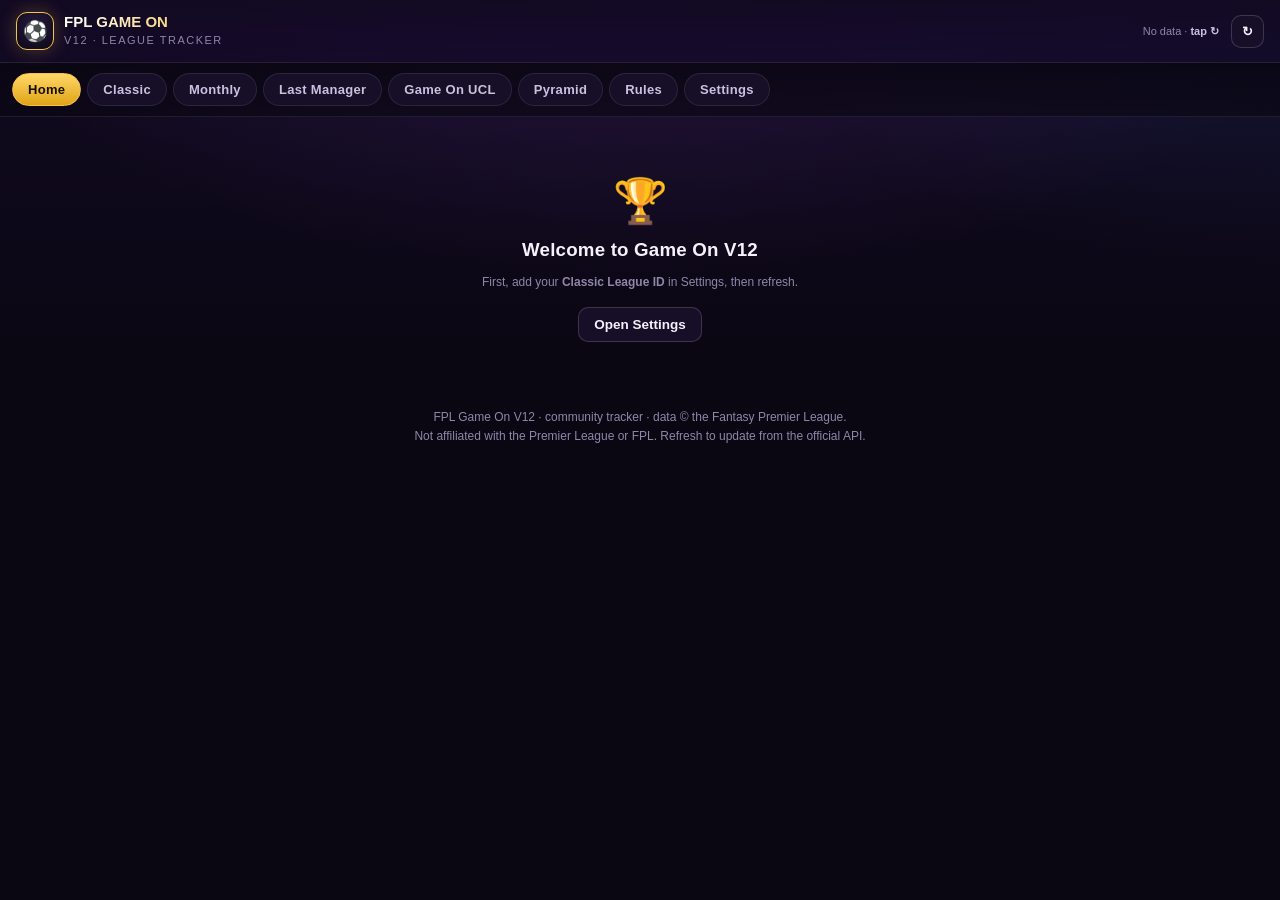
==== gameon/index.html @ dfcd431e "Add Game On V12 FPL league tracker (gameon/) A static, installable PWA that tracks the private "Game" ====
<!doctype html>
<html lang="en">
<head>
<meta charset="utf-8" />
<meta name="viewport" content="width=device-width, initial-scale=1, viewport-fit=cover" />
<title>FPL Game On V12 — League Tracker</title>
<meta name="description" content="Live tracker for the Game On V12 private FPL league — Classic standings, Monthly winners, Last Manager Standing, Game On UCL (H2H) and the Pyramid Battle." />
<link rel="manifest" href="manifest.json" />
<meta name="theme-color" content="#120a22" />
<meta name="mobile-web-app-capable" content="yes" />
<meta name="apple-mobile-web-app-capable" content="yes" />
<meta name="apple-mobile-web-app-title" content="Game On V12" />
<meta name="apple-mobile-web-app-status-bar-style" content="black-translucent" />
<link rel="apple-touch-icon" href="icon.svg" />
<link rel="icon" href="icon.svg" type="image/svg+xml" />
<link rel="stylesheet" href="styles.css" />
</head>
<body>
  <header class="topbar">
    <div class="brand">
      <div class="badge">⚽</div>
      <div class="t">
        <b>FPL GAME ON</b>
        <span id="brandSub">V12 · League Tracker</span>
      </div>
    </div>
    <div class="spacer"></div>
    <div class="datastate" id="dataState">No data yet</div>
    <button class="iconbtn" id="btnRefresh" title="Refresh from FPL">↻</button>
  </header>

  <nav class="tabs" id="tabs"><!-- tabs injected --></nav>

  <main class="wrap">
    <section class="view" data-view="home"></section>
    <section class="view" data-view="classic"></section>
    <section class="view" data-view="monthly"></section>
    <section class="view" data-view="lms"></section>
    <section class="view" data-view="h2h"></section>
    <section class="view" data-view="pyramid"></section>
    <section class="view" data-view="rules"></section>
    <section class="view" data-view="settings"></section>
    <div class="foot">
      FPL Game On V12 · community tracker · data © the Fantasy Premier League.<br>
      Not affiliated with the Premier League or FPL. Refresh to update from the official API.
    </div>
  </main>

  <div id="toast"></div>
  <div class="modal-back" id="modalBack">
    <div class="modal">
      <div class="hd"><h3 id="modalTitle">—</h3><span class="x" id="modalClose">×</span></div>
      <div class="bd" id="modalBody"></div>
    </div>
  </div>

  <script src="config.js"></script>
  <script src="api.js"></script>
  <script src="data.js"></script>
  <script src="compute.js"></script>
  <script src="app.js"></script>
  <script>
    if ("serviceWorker" in navigator) {
      window.addEventListener("load", function () {
        navigator.serviceWorker.register("sw.js").catch(function () {});
      });
    }
  </script>
</body>
</html>
---- gameon/styles.css ----
/* ==========================================================================
   FPL GAME ON V12 — tracker styles. Dark "stadium" theme with gold + purple
   accents, matching the league graphics. Per-competition accent colours.
   ========================================================================== */
:root {
  --bg:#0a0713; --bg2:#120a22; --panel:#170f28; --panel2:#1e1533;
  --line:rgba(255,255,255,.09); --line-strong:rgba(255,255,255,.16);
  --ink:#f4f1fb; --ink-soft:#c9c1e0; --ink-faint:#8f86a8;
  --gold:#f6c445; --gold-deep:#e0a418; --gold-wash:rgba(246,196,69,.12);
  --purple:#a855f7; --purple-wash:rgba(168,85,247,.14);
  --blue:#3b82f6; --cyan:#22d3ee; --green:#4ade80; --red:#f87171; --silver:#cbd5e1; --bronze:#d08b52;
  --c-classic:#f6c445; --c-monthly:#c084fc; --c-lms:#f6c445; --c-h2h:#38bdf8; --c-pyramid:#a855f7;
  --radius:16px; --radius-s:10px;
  --shadow:0 1px 1px rgba(0,0,0,.4), 0 20px 44px -22px rgba(0,0,0,.8);
  --sans:-apple-system,BlinkMacSystemFont,"Segoe UI",Roboto,Helvetica,Arial,sans-serif;
  --mono:ui-monospace,SFMono-Regular,Menlo,Consolas,monospace;
  color-scheme: dark;
}
* { box-sizing:border-box; }
html,body { margin:0; padding:0; }
body {
  font-family:var(--sans); color:var(--ink); background:
    radial-gradient(1200px 620px at 50% -10%, rgba(168,85,247,.18), transparent 60%),
    radial-gradient(900px 500px at 100% 0%, rgba(59,130,246,.10), transparent 55%),
    linear-gradient(180deg, var(--bg2), var(--bg) 40%);
  background-attachment:fixed; min-height:100vh;
  -webkit-font-smoothing:antialiased; padding-bottom:88px;
}
a { color:var(--gold); }
h1,h2,h3 { margin:0; letter-spacing:.2px; }

/* ---- top bar ---- */
.topbar {
  position:sticky; top:0; z-index:40;
  display:flex; align-items:center; gap:12px; padding:12px 16px;
  background:linear-gradient(180deg, rgba(18,10,34,.96), rgba(18,10,34,.72));
  backdrop-filter:saturate(160%) blur(14px); border-bottom:1px solid var(--line);
}
.brand { display:flex; align-items:center; gap:10px; min-width:0; }
.brand .badge {
  width:38px; height:38px; border-radius:11px; flex:none;
  background:radial-gradient(circle at 50% 30%, #241a3c, #0d0819);
  border:1px solid var(--gold); display:grid; place-items:center; font-size:20px;
  box-shadow:0 0 18px rgba(246,196,69,.25);
}
.brand .t { min-width:0; }
.brand .t b { font-size:15px; display:block; line-height:1.1;
  background:linear-gradient(90deg,#fff,#f6c445); -webkit-background-clip:text; background-clip:text; color:transparent; }
.brand .t span { font-size:11px; color:var(--ink-faint); letter-spacing:1.5px; text-transform:uppercase; }
.topbar .spacer { flex:1; }
.datastate { font-size:11px; color:var(--ink-faint); text-align:right; line-height:1.35; }
.datastate b { color:var(--ink-soft); }
.iconbtn {
  border:1px solid var(--line-strong); background:var(--panel); color:var(--ink);
  border-radius:10px; padding:8px 10px; font-size:13px; cursor:pointer; font-weight:600;
}
.iconbtn:hover { border-color:var(--gold); }

/* ---- tabs ---- */
.tabs {
  display:flex; gap:6px; overflow-x:auto; padding:10px 12px; scrollbar-width:none;
  position:sticky; top:63px; z-index:30;
  background:linear-gradient(180deg, rgba(10,7,19,.94), rgba(10,7,19,.6));
  backdrop-filter:blur(10px); border-bottom:1px solid var(--line);
}
.tabs::-webkit-scrollbar { display:none; }
.tab {
  flex:none; border:1px solid var(--line); background:var(--panel);
  color:var(--ink-soft); border-radius:999px; padding:8px 15px; font-size:13px;
  font-weight:700; cursor:pointer; white-space:nowrap; letter-spacing:.3px;
}
.tab:hover { color:var(--ink); border-color:var(--line-strong); }
.tab.active { color:#180f00; background:linear-gradient(180deg,#ffd766,#e0a418); border-color:var(--gold); }

/* ---- layout ---- */
.wrap { max-width:1040px; margin:0 auto; padding:18px 16px 40px; }
.view { display:none; }
.view.active { display:block; animation:fade .25s ease; }
@keyframes fade { from{opacity:0; transform:translateY(6px);} to{opacity:1; transform:none;} }

.section-title { display:flex; align-items:center; gap:10px; margin:26px 0 12px; }
.section-title:first-child { margin-top:4px; }
.section-title h2 { font-size:19px; }
.section-title .rule { flex:1; height:1px; background:linear-gradient(90deg,var(--line-strong),transparent); }
.section-title .chip { font-size:11px; color:var(--ink-faint); border:1px solid var(--line);
  padding:3px 9px; border-radius:999px; }

/* ---- cards ---- */
.card {
  background:linear-gradient(180deg, var(--panel2), var(--panel));
  border:1px solid var(--line); border-radius:var(--radius); box-shadow:var(--shadow);
  overflow:hidden;
}
.card + .card { margin-top:14px; }
.card .hd { display:flex; align-items:center; gap:10px; padding:13px 16px; border-bottom:1px solid var(--line); }
.card .hd h3 { font-size:15px; }
.card .hd .sub { font-size:12px; color:var(--ink-faint); margin-left:auto; }
.card .bd { padding:14px 16px; }
.card.pad .bd { padding:16px; }

.grid { display:grid; gap:14px; }
.grid.cols-2 { grid-template-columns:repeat(2,1fr); }
.grid.cols-3 { grid-template-columns:repeat(3,1fr); }
.grid.cols-4 { grid-template-columns:repeat(4,1fr); }
@media (max-width:760px){ .grid.cols-3,.grid.cols-4{grid-template-columns:repeat(2,1fr);} }
@media (max-width:520px){ .grid.cols-2,.grid.cols-3{grid-template-columns:1fr;} .grid.cols-4{grid-template-columns:repeat(2,1fr);} }

/* ---- stat tiles ---- */
.stat { background:var(--panel); border:1px solid var(--line); border-radius:var(--radius-s);
  padding:14px; text-align:center; }
.stat .k { font-size:28px; font-weight:800; line-height:1;
  background:linear-gradient(180deg,#fff,var(--gold)); -webkit-background-clip:text; background-clip:text; color:transparent; }
.stat .l { font-size:11px; color:var(--ink-faint); text-transform:uppercase; letter-spacing:1px; margin-top:7px; }

/* ---- podium ---- */
.podium { display:grid; grid-template-columns:1fr 1.15fr 1fr; gap:12px; align-items:end; }
.podium .p { border-radius:14px; padding:16px 12px; text-align:center; border:1px solid var(--line);
  background:linear-gradient(180deg, var(--panel2), var(--panel)); }
.podium .p.g1 { border-color:var(--gold); box-shadow:0 0 26px -6px rgba(246,196,69,.4); }
.podium .p.g2 { border-color:rgba(203,213,225,.5); }
.podium .p.g3 { border-color:rgba(208,139,82,.55); }
.podium .medal { font-size:26px; }
.podium .amt { font-size:22px; font-weight:800; margin-top:4px; }
.podium .g1 .amt { color:var(--gold); } .podium .g2 .amt { color:var(--silver); } .podium .g3 .amt { color:var(--bronze); }
.podium .who { font-size:13px; font-weight:700; margin-top:6px; word-break:break-word; }
.podium .sub { font-size:11px; color:var(--ink-faint); }
@media (max-width:520px){ .podium{grid-template-columns:1fr;} }

/* ---- tables ---- */
.tablewrap { overflow-x:auto; }
table.t { width:100%; border-collapse:collapse; font-size:13.5px; }
table.t th, table.t td { padding:9px 12px; text-align:left; border-bottom:1px solid var(--line); white-space:nowrap; }
table.t th { font-size:11px; text-transform:uppercase; letter-spacing:.6px; color:var(--ink-faint); font-weight:700; position:sticky; top:0; }
table.t td.num, table.t th.num { text-align:right; font-variant-numeric:tabular-nums; }
table.t tr:hover td { background:rgba(255,255,255,.03); }
table.t td.name { white-space:normal; min-width:150px; }
table.t td .who { font-weight:700; }
table.t td .mgr { font-size:11.5px; color:var(--ink-faint); }
.rankcell { display:inline-flex; align-items:center; gap:7px; }
.rankcell .r { font-weight:800; min-width:22px; }
.rk1 { color:var(--gold); } .rk2 { color:var(--silver); } .rk3 { color:var(--bronze); }
.prize { color:var(--gold); font-weight:700; }
.move.up { color:var(--green); } .move.down { color:var(--red); } .move.flat { color:var(--ink-faint); }
tr.zone-top td { background:rgba(74,222,128,.06); }
tr.zone-bot td { background:rgba(248,113,113,.06); }
tr.me td { box-shadow:inset 3px 0 0 var(--gold); }

.pill { display:inline-block; font-size:10.5px; font-weight:700; padding:2px 8px; border-radius:999px;
  border:1px solid var(--line-strong); color:var(--ink-soft); letter-spacing:.4px; }
.pill.ucl { color:var(--cyan); border-color:rgba(34,211,238,.5); background:rgba(34,211,238,.08); }
.pill.uel { color:var(--gold); border-color:rgba(246,196,69,.5); background:var(--gold-wash); }
.pill.up { color:var(--green); border-color:rgba(74,222,128,.5); }
.pill.down { color:var(--red); border-color:rgba(248,113,113,.5); }
.pill.live { color:var(--green); border-color:rgba(74,222,128,.5); background:rgba(74,222,128,.08); }
.pill.out { color:var(--red); border-color:rgba(248,113,113,.4); }
.pill.gold { color:var(--gold); border-color:rgba(246,196,69,.5); background:var(--gold-wash); }

.note { font-size:12px; color:var(--ink-faint); line-height:1.5; }
.note.warn { color:#f6c445; }
.callout { border:1px dashed var(--line-strong); border-radius:12px; padding:14px 16px; color:var(--ink-soft);
  font-size:13.5px; line-height:1.55; background:rgba(255,255,255,.02); }
.callout b { color:var(--ink); }

/* ---- LMS grid ---- */
.lmsgrid { display:grid; grid-template-columns:repeat(2,1fr); gap:12px; }
@media (max-width:720px){ .lmsgrid{grid-template-columns:1fr;} }
.lmsgrid table.t td.done { color:var(--ink); }
.lmsgrid table.t tr.now td { background:var(--gold-wash); }
.lmsgrid table.t tr.champ td { background:linear-gradient(90deg,var(--gold-wash),transparent); }

/* ---- pyramid ---- */
.pyr { display:flex; flex-direction:column; align-items:center; gap:6px; padding:8px 0 4px; }
.pyr .lvl { border-radius:10px; padding:12px 16px; text-align:center; font-weight:800; letter-spacing:1px;
  border:1px solid var(--line-strong); color:#160f24; }
.pyr .lvl small { display:block; font-weight:600; font-size:11px; opacity:.85; letter-spacing:.5px; }
.pyr .elite { background:linear-gradient(180deg,#ffd766,#e0a418); width:46%; }
.pyr .championship { background:linear-gradient(180deg,#c084fc,#9333ea); color:#fff; width:62%; }
.pyr .challenger { background:linear-gradient(180deg,#60a5fa,#2563eb); color:#fff; width:80%; }
.pyr .conference { background:linear-gradient(180deg,#4ade80,#16a34a); color:#0a2016; width:96%; }

/* ---- bracket ---- */
.bracket { display:flex; gap:16px; overflow-x:auto; padding:6px 2px 10px; }
.bround { flex:none; width:210px; }
.bround h4 { font-size:12px; text-transform:uppercase; letter-spacing:.8px; color:var(--ink-faint); margin-bottom:8px; }
.btie { border:1px solid var(--line); border-radius:10px; background:var(--panel); margin-bottom:10px; overflow:hidden; }
.bteam { display:flex; justify-content:space-between; gap:8px; padding:8px 10px; font-size:12.5px; }
.bteam + .bteam { border-top:1px solid var(--line); }
.bteam.win { color:var(--gold); font-weight:700; }
.bteam .s { font-variant-numeric:tabular-nums; color:var(--ink-soft); }

/* ---- prize tables ---- */
.prizetable { width:100%; border-collapse:collapse; font-size:13px; }
.prizetable td { padding:6px 10px; border-bottom:1px solid var(--line); }
.prizetable td.num { text-align:right; color:var(--gold); font-weight:700; font-variant-numeric:tabular-nums; }

/* ---- forms / admin ---- */
label.field { display:block; margin-bottom:12px; }
label.field .lab { font-size:12px; color:var(--ink-soft); font-weight:600; margin-bottom:5px; display:block; }
input.in, select.in, textarea.in {
  width:100%; background:var(--bg); border:1px solid var(--line-strong); color:var(--ink);
  border-radius:9px; padding:9px 11px; font-size:14px; font-family:inherit;
}
textarea.in { min-height:90px; font-family:var(--mono); font-size:12px; resize:vertical; }
input.in:focus, select.in:focus, textarea.in:focus { outline:none; border-color:var(--gold); }
.btn { display:inline-flex; align-items:center; gap:7px; border:1px solid var(--line-strong); background:var(--panel);
  color:var(--ink); border-radius:10px; padding:9px 15px; font-size:13.5px; font-weight:700; cursor:pointer; }
.btn:hover { border-color:var(--gold); }
.btn.primary { background:linear-gradient(180deg,#ffd766,#e0a418); color:#160f00; border-color:var(--gold); }
.btn.ghost { background:transparent; }
.btn.danger { border-color:rgba(248,113,113,.5); color:var(--red); }
.btn[disabled]{ opacity:.5; cursor:not-allowed; }
.btnrow { display:flex; flex-wrap:wrap; gap:8px; }

/* ---- progress ---- */
.progress { height:8px; border-radius:999px; background:var(--panel); overflow:hidden; border:1px solid var(--line); }
.progress > i { display:block; height:100%; width:0; background:linear-gradient(90deg,var(--gold-deep),var(--gold)); transition:width .2s; }

/* ---- empty state ---- */
.empty { text-align:center; padding:40px 20px; color:var(--ink-faint); }
.empty .big { font-size:44px; }
.empty h3 { color:var(--ink); margin:12px 0 6px; }

/* ---- toast ---- */
#toast { position:fixed; left:50%; bottom:24px; transform:translateX(-50%) translateY(20px);
  background:#241a3c; color:var(--ink); border:1px solid var(--gold); border-radius:12px; padding:11px 18px;
  font-size:13.5px; font-weight:600; box-shadow:var(--shadow); opacity:0; pointer-events:none;
  transition:opacity .2s, transform .2s; z-index:80; max-width:90vw; }
#toast.show { opacity:1; transform:translateX(-50%) translateY(0); }

/* ---- modal ---- */
.modal-back { position:fixed; inset:0; background:rgba(6,4,12,.7); backdrop-filter:blur(3px);
  display:none; align-items:center; justify-content:center; z-index:70; padding:16px; }
.modal-back.show { display:flex; }
.modal { background:linear-gradient(180deg,var(--panel2),var(--panel)); border:1px solid var(--line-strong);
  border-radius:16px; width:min(560px,100%); max-height:86vh; overflow:auto; box-shadow:var(--shadow); }
.modal .hd { padding:14px 18px; border-bottom:1px solid var(--line); display:flex; align-items:center; }
.modal .hd h3 { font-size:16px; } .modal .hd .x { margin-left:auto; cursor:pointer; color:var(--ink-faint); font-size:20px; }
.modal .bd { padding:18px; }

/* ---- footer ---- */
.foot { text-align:center; color:var(--ink-faint); font-size:12px; padding:26px 16px 10px; line-height:1.6; }
.subnav { display:flex; gap:6px; flex-wrap:wrap; margin-bottom:14px; }
.subnav .tab { padding:6px 12px; font-size:12px; }
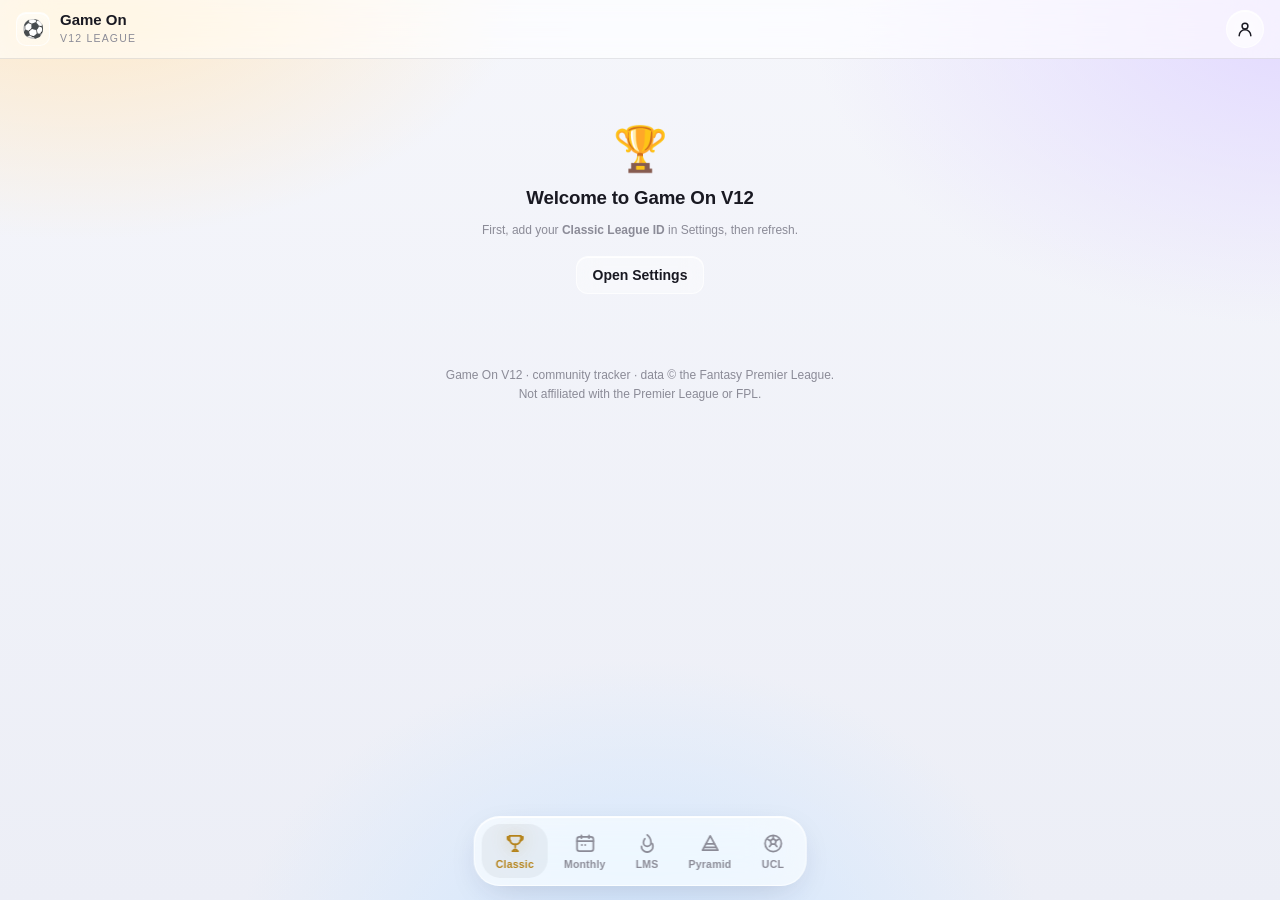
==== commit 398c7e3f: "Redesign tracker: Liquid Glass theme, 5 icon tabs, profile menu, theming - Restructure to a clean 5-" ====
--- a/gameon/index.html
+++ b/gameon/index.html
@@ -4,47 +4,53 @@
 <meta charset="utf-8" />
 <meta name="viewport" content="width=device-width, initial-scale=1, viewport-fit=cover" />
 <title>FPL Game On V12 — League Tracker</title>
-<meta name="description" content="Live tracker for the Game On V12 private FPL league — Classic standings, Monthly winners, Last Manager Standing, Game On UCL (H2H) and the Pyramid Battle." />
+<meta name="description" content="Live tracker for the Game On V12 private FPL league — Classic, Monthly, Last Manager Standing, UCL (H2H) and the Pyramid Battle." />
 <link rel="manifest" href="manifest.json" />
-<meta name="theme-color" content="#120a22" />
+<meta name="theme-color" content="#f5f6fb" media="(prefers-color-scheme: light)" />
+<meta name="theme-color" content="#0e0b18" media="(prefers-color-scheme: dark)" />
 <meta name="mobile-web-app-capable" content="yes" />
 <meta name="apple-mobile-web-app-capable" content="yes" />
 <meta name="apple-mobile-web-app-title" content="Game On V12" />
 <meta name="apple-mobile-web-app-status-bar-style" content="black-translucent" />
 <link rel="apple-touch-icon" href="icon.svg" />
 <link rel="icon" href="icon.svg" type="image/svg+xml" />
+<script>
+  /* Apply the saved theme before paint to avoid a flash. */
+  (function () {
+    try {
+      var t = JSON.parse(localStorage.getItem("go12.theme"));
+      if (t === "light" || t === "dark") document.documentElement.setAttribute("data-theme", t);
+    } catch (e) {}
+  })();
+</script>
 <link rel="stylesheet" href="styles.css" />
 </head>
 <body>
   <header class="topbar">
     <div class="brand">
       <div class="badge">⚽</div>
-      <div class="t">
-        <b>FPL GAME ON</b>
-        <span id="brandSub">V12 · League Tracker</span>
-      </div>
+      <div class="t"><b>Game On</b><span>V12 League</span></div>
     </div>
     <div class="spacer"></div>
-    <div class="datastate" id="dataState">No data yet</div>
-    <button class="iconbtn" id="btnRefresh" title="Refresh from FPL">↻</button>
+    <div class="datastate" id="dataState"></div>
+    <button class="profilebtn" id="btnProfile" title="Profile & settings" aria-label="Profile and settings"></button>
   </header>
 
-  <nav class="tabs" id="tabs"><!-- tabs injected --></nav>
-
   <main class="wrap">
-    <section class="view" data-view="home"></section>
     <section class="view" data-view="classic"></section>
     <section class="view" data-view="monthly"></section>
     <section class="view" data-view="lms"></section>
+    <section class="view" data-view="pyramid"></section>
     <section class="view" data-view="h2h"></section>
-    <section class="view" data-view="pyramid"></section>
     <section class="view" data-view="rules"></section>
     <section class="view" data-view="settings"></section>
     <div class="foot">
-      FPL Game On V12 · community tracker · data © the Fantasy Premier League.<br>
-      Not affiliated with the Premier League or FPL. Refresh to update from the official API.
+      Game On V12 · community tracker · data © the Fantasy Premier League.<br>
+      Not affiliated with the Premier League or FPL.
     </div>
   </main>
+
+  <nav class="navbar" id="navbar"></nav>
 
   <div id="toast"></div>
   <div class="modal-back" id="modalBack">
@@ -52,6 +58,9 @@
       <div class="hd"><h3 id="modalTitle">—</h3><span class="x" id="modalClose">×</span></div>
       <div class="bd" id="modalBody"></div>
     </div>
+  </div>
+  <div class="modal-back sheet" id="profileBack">
+    <div class="modal"><div class="bd" id="profileBody"></div></div>
   </div>
 
   <script src="config.js"></script>
@@ -61,9 +70,7 @@
   <script src="app.js"></script>
   <script>
     if ("serviceWorker" in navigator) {
-      window.addEventListener("load", function () {
-        navigator.serviceWorker.register("sw.js").catch(function () {});
-      });
+      window.addEventListener("load", function () { navigator.serviceWorker.register("sw.js").catch(function () {}); });
     }
   </script>
 </body>
--- a/gameon/styles.css
+++ b/gameon/styles.css
@@ -1,243 +1,359 @@
 /* ==========================================================================
-   FPL GAME ON V12 — tracker styles. Dark "stadium" theme with gold + purple
-   accents, matching the league graphics. Per-competition accent colours.
+   FPL GAME ON V12 — Liquid Glass theme
+   Minimalist "clean app" look: translucent frosted glass over a soft
+   gradient wallpaper, system font (SF on Apple), gold accent used sparingly.
+   Full light / dark / system theming via tokens (see theming block).
    ========================================================================== */
+
+/* ---------- THEME TOKENS ---------- */
 :root {
-  --bg:#0a0713; --bg2:#120a22; --panel:#170f28; --panel2:#1e1533;
-  --line:rgba(255,255,255,.09); --line-strong:rgba(255,255,255,.16);
-  --ink:#f4f1fb; --ink-soft:#c9c1e0; --ink-faint:#8f86a8;
-  --gold:#f6c445; --gold-deep:#e0a418; --gold-wash:rgba(246,196,69,.12);
-  --purple:#a855f7; --purple-wash:rgba(168,85,247,.14);
-  --blue:#3b82f6; --cyan:#22d3ee; --green:#4ade80; --red:#f87171; --silver:#cbd5e1; --bronze:#d08b52;
-  --c-classic:#f6c445; --c-monthly:#c084fc; --c-lms:#f6c445; --c-h2h:#38bdf8; --c-pyramid:#a855f7;
-  --radius:16px; --radius-s:10px;
-  --shadow:0 1px 1px rgba(0,0,0,.4), 0 20px 44px -22px rgba(0,0,0,.8);
-  --sans:-apple-system,BlinkMacSystemFont,"Segoe UI",Roboto,Helvetica,Arial,sans-serif;
-  --mono:ui-monospace,SFMono-Regular,Menlo,Consolas,monospace;
+  color-scheme: light;
+  /* neutrals (cool-warm balanced, not pure grey) */
+  --ink:#191922; --ink-soft:#54545f; --ink-faint:#8b8b97;
+  --line:rgba(20,20,45,.10); --line-strong:rgba(20,20,45,.16);
+  /* accent (league gold) + semantics */
+  --accent:#b5831a; --accent-2:#8b5cf6; --on-accent:#241800;
+  --gold:#a9791a; --silver:#7f8792; --bronze:#a86a3c;
+  --good:#0f9d58; --good-wash:rgba(15,157,88,.12);
+  --bad:#d1483a; --bad-wash:rgba(209,72,58,.12);
+  --cyan:#0e8fb0; --purple:#8b5cf6;
+  /* glass */
+  --glass:rgba(255,255,255,.55); --glass-2:rgba(255,255,255,.4);
+  --glass-bar:rgba(255,255,255,.62); --glass-border:rgba(255,255,255,.7);
+  --glass-hi:rgba(255,255,255,.9); --glass-shadow:0 10px 34px -12px rgba(30,30,70,.22);
+  --field:rgba(255,255,255,.6); --chip:rgba(20,20,45,.05);
+  /* wallpaper */
+  --wall:
+    radial-gradient(760px 460px at 6% -4%, #ffe7c2, transparent 60%),
+    radial-gradient(900px 560px at 102% 2%, #e2d9ff, transparent 55%),
+    radial-gradient(680px 520px at 50% 108%, #cfe6ff, transparent 60%),
+    linear-gradient(180deg, #f5f6fb, #eceef6);
+  --radius:22px; --radius-s:15px; --radius-xs:11px;
+  --sans:-apple-system,BlinkMacSystemFont,"SF Pro Text","SF Pro","Segoe UI",Roboto,Helvetica,Arial,sans-serif;
+  --mono:ui-monospace,SFMono-Regular,"SF Mono",Menlo,Consolas,monospace;
+}
+@media (prefers-color-scheme: dark) {
+  :root:not([data-theme="light"]) {
+    color-scheme: dark;
+    --ink:#f3f2f8; --ink-soft:#c1c0cc; --ink-faint:#8a8996;
+    --line:rgba(255,255,255,.10); --line-strong:rgba(255,255,255,.18);
+    --accent:#f6c445; --accent-2:#b388ff; --on-accent:#241800;
+    --gold:#f6c445; --silver:#c3cad4; --bronze:#d59367;
+    --good:#4ade80; --good-wash:rgba(74,222,128,.14);
+    --bad:#f87171; --bad-wash:rgba(248,113,113,.14);
+    --cyan:#38bdf8; --purple:#b388ff;
+    --glass:rgba(38,38,52,.46); --glass-2:rgba(30,30,44,.4);
+    --glass-bar:rgba(24,24,36,.55); --glass-border:rgba(255,255,255,.14);
+    --glass-hi:rgba(255,255,255,.10); --glass-shadow:0 14px 40px -12px rgba(0,0,0,.6);
+    --field:rgba(255,255,255,.06); --chip:rgba(255,255,255,.07);
+    --wall:
+      radial-gradient(820px 500px at 8% -6%, #3a2a5e, transparent 60%),
+      radial-gradient(940px 600px at 104% 0%, #172a52, transparent 55%),
+      radial-gradient(700px 540px at 50% 112%, #2a1c40, transparent 60%),
+      linear-gradient(180deg, #0e0b18, #08070f);
+  }
+}
+:root[data-theme="dark"] {
   color-scheme: dark;
-}
+  --ink:#f3f2f8; --ink-soft:#c1c0cc; --ink-faint:#8a8996;
+  --line:rgba(255,255,255,.10); --line-strong:rgba(255,255,255,.18);
+  --accent:#f6c445; --accent-2:#b388ff; --on-accent:#241800;
+  --gold:#f6c445; --silver:#c3cad4; --bronze:#d59367;
+  --good:#4ade80; --good-wash:rgba(74,222,128,.14);
+  --bad:#f87171; --bad-wash:rgba(248,113,113,.14);
+  --cyan:#38bdf8; --purple:#b388ff;
+  --glass:rgba(38,38,52,.46); --glass-2:rgba(30,30,44,.4);
+  --glass-bar:rgba(24,24,36,.55); --glass-border:rgba(255,255,255,.14);
+  --glass-hi:rgba(255,255,255,.10); --glass-shadow:0 14px 40px -12px rgba(0,0,0,.6);
+  --field:rgba(255,255,255,.06); --chip:rgba(255,255,255,.07);
+  --wall:
+    radial-gradient(820px 500px at 8% -6%, #3a2a5e, transparent 60%),
+    radial-gradient(940px 600px at 104% 0%, #172a52, transparent 55%),
+    radial-gradient(700px 540px at 50% 112%, #2a1c40, transparent 60%),
+    linear-gradient(180deg, #0e0b18, #08070f);
+}
+
+/* ---------- base ---------- */
 * { box-sizing:border-box; }
 html,body { margin:0; padding:0; }
 body {
-  font-family:var(--sans); color:var(--ink); background:
-    radial-gradient(1200px 620px at 50% -10%, rgba(168,85,247,.18), transparent 60%),
-    radial-gradient(900px 500px at 100% 0%, rgba(59,130,246,.10), transparent 55%),
-    linear-gradient(180deg, var(--bg2), var(--bg) 40%);
-  background-attachment:fixed; min-height:100vh;
-  -webkit-font-smoothing:antialiased; padding-bottom:88px;
-}
-a { color:var(--gold); }
-h1,h2,h3 { margin:0; letter-spacing:.2px; }
-
-/* ---- top bar ---- */
+  font-family:var(--sans); color:var(--ink);
+  background:var(--wall) fixed; background-color:#eceef6; min-height:100vh;
+  -webkit-font-smoothing:antialiased; text-rendering:optimizeLegibility;
+  padding-bottom:calc(96px + env(safe-area-inset-bottom));
+}
+:root[data-theme="dark"] body,
+:root:not([data-theme="light"]) body { background-color:#08070f; }
+h1,h2,h3,h4 { margin:0; letter-spacing:-.01em; text-wrap:balance; }
+a { color:var(--accent); text-decoration:none; }
+:focus-visible { outline:2px solid var(--accent); outline-offset:2px; border-radius:6px; }
+
+/* ---------- glass utility ---------- */
+.glass {
+  background:var(--glass);
+  -webkit-backdrop-filter:blur(24px) saturate(180%); backdrop-filter:blur(24px) saturate(180%);
+  border:1px solid var(--glass-border);
+  box-shadow:var(--glass-shadow), inset 0 1px 0 var(--glass-hi);
+}
+
+/* ---------- top bar ---------- */
 .topbar {
-  position:sticky; top:0; z-index:40;
-  display:flex; align-items:center; gap:12px; padding:12px 16px;
-  background:linear-gradient(180deg, rgba(18,10,34,.96), rgba(18,10,34,.72));
-  backdrop-filter:saturate(160%) blur(14px); border-bottom:1px solid var(--line);
+  position:sticky; top:0; z-index:40; display:flex; align-items:center; gap:12px;
+  padding:calc(10px + env(safe-area-inset-top)) 16px 10px;
+  background:var(--glass-bar);
+  -webkit-backdrop-filter:blur(24px) saturate(180%); backdrop-filter:blur(24px) saturate(180%);
+  border-bottom:1px solid var(--line);
 }
 .brand { display:flex; align-items:center; gap:10px; min-width:0; }
 .brand .badge {
-  width:38px; height:38px; border-radius:11px; flex:none;
-  background:radial-gradient(circle at 50% 30%, #241a3c, #0d0819);
-  border:1px solid var(--gold); display:grid; place-items:center; font-size:20px;
-  box-shadow:0 0 18px rgba(246,196,69,.25);
-}
-.brand .t { min-width:0; }
-.brand .t b { font-size:15px; display:block; line-height:1.1;
-  background:linear-gradient(90deg,#fff,#f6c445); -webkit-background-clip:text; background-clip:text; color:transparent; }
-.brand .t span { font-size:11px; color:var(--ink-faint); letter-spacing:1.5px; text-transform:uppercase; }
+  width:34px; height:34px; border-radius:10px; flex:none; display:grid; place-items:center; font-size:18px;
+  background:linear-gradient(180deg, rgba(255,255,255,.5), rgba(255,255,255,.15));
+  border:1px solid var(--glass-border); box-shadow:inset 0 1px 0 var(--glass-hi);
+}
+.brand .t b { font-size:15px; display:block; line-height:1.05; font-weight:700; }
+.brand .t span { font-size:10.5px; color:var(--ink-faint); letter-spacing:1.2px; text-transform:uppercase; }
 .topbar .spacer { flex:1; }
-.datastate { font-size:11px; color:var(--ink-faint); text-align:right; line-height:1.35; }
-.datastate b { color:var(--ink-soft); }
-.iconbtn {
-  border:1px solid var(--line-strong); background:var(--panel); color:var(--ink);
-  border-radius:10px; padding:8px 10px; font-size:13px; cursor:pointer; font-weight:600;
-}
-.iconbtn:hover { border-color:var(--gold); }
-
-/* ---- tabs ---- */
-.tabs {
-  display:flex; gap:6px; overflow-x:auto; padding:10px 12px; scrollbar-width:none;
-  position:sticky; top:63px; z-index:30;
-  background:linear-gradient(180deg, rgba(10,7,19,.94), rgba(10,7,19,.6));
-  backdrop-filter:blur(10px); border-bottom:1px solid var(--line);
-}
-.tabs::-webkit-scrollbar { display:none; }
-.tab {
-  flex:none; border:1px solid var(--line); background:var(--panel);
-  color:var(--ink-soft); border-radius:999px; padding:8px 15px; font-size:13px;
-  font-weight:700; cursor:pointer; white-space:nowrap; letter-spacing:.3px;
-}
-.tab:hover { color:var(--ink); border-color:var(--line-strong); }
-.tab.active { color:#180f00; background:linear-gradient(180deg,#ffd766,#e0a418); border-color:var(--gold); }
-
-/* ---- layout ---- */
-.wrap { max-width:1040px; margin:0 auto; padding:18px 16px 40px; }
+.datastate { display:none; }
+.iconbtn, .profilebtn {
+  border:1px solid var(--glass-border); background:var(--glass-2); color:var(--ink);
+  -webkit-backdrop-filter:blur(12px); backdrop-filter:blur(12px);
+  border-radius:12px; padding:8px 10px; font-size:14px; cursor:pointer; font-weight:600;
+  box-shadow:inset 0 1px 0 var(--glass-hi);
+}
+.profilebtn { width:38px; height:38px; border-radius:50%; display:grid; place-items:center; padding:0; }
+.profilebtn svg { width:20px; height:20px; }
+.iconbtn:hover, .profilebtn:hover { border-color:var(--accent); }
+
+/* legacy top tabs hidden (nav is now the bottom bar) */
+.tabs { display:none; }
+
+/* ---------- bottom nav ---------- */
+.navbar {
+  position:fixed; left:50%; transform:translateX(-50%);
+  bottom:calc(14px + env(safe-area-inset-bottom)); z-index:50;
+  display:flex; gap:2px; padding:7px; border-radius:26px;
+  background:var(--glass-bar);
+  -webkit-backdrop-filter:blur(26px) saturate(190%); backdrop-filter:blur(26px) saturate(190%);
+  border:1px solid var(--glass-border); box-shadow:var(--glass-shadow), inset 0 1px 0 var(--glass-hi);
+  max-width:calc(100vw - 24px);
+}
+.navitem {
+  border:0; background:transparent; color:var(--ink-faint); cursor:pointer;
+  display:flex; flex-direction:column; align-items:center; gap:3px;
+  padding:8px 14px; border-radius:19px; font-size:10.5px; font-weight:600; letter-spacing:.2px;
+  transition:color .18s, background .18s;
+}
+.navitem svg { width:23px; height:23px; }
+.navitem:hover { color:var(--ink-soft); }
+.navitem.active { color:var(--accent); background:var(--chip); }
+.navitem.active svg { filter:drop-shadow(0 0 8px color-mix(in srgb, var(--accent) 45%, transparent)); }
+@media (max-width:420px){ .navitem { padding:8px 11px; } .navitem span { font-size:10px; } }
+
+/* ---------- layout ---------- */
+.wrap { max-width:1000px; margin:0 auto; padding:18px 16px 24px; }
 .view { display:none; }
-.view.active { display:block; animation:fade .25s ease; }
+.view.active { display:block; animation:fade .28s ease; }
 @keyframes fade { from{opacity:0; transform:translateY(6px);} to{opacity:1; transform:none;} }
-
-.section-title { display:flex; align-items:center; gap:10px; margin:26px 0 12px; }
-.section-title:first-child { margin-top:4px; }
-.section-title h2 { font-size:19px; }
-.section-title .rule { flex:1; height:1px; background:linear-gradient(90deg,var(--line-strong),transparent); }
-.section-title .chip { font-size:11px; color:var(--ink-faint); border:1px solid var(--line);
-  padding:3px 9px; border-radius:999px; }
-
-/* ---- cards ---- */
+@media (prefers-reduced-motion: reduce){ .view.active{ animation:none; } }
+
+.section-title { display:flex; align-items:center; gap:10px; margin:24px 2px 12px; }
+.section-title:first-child { margin-top:6px; }
+.section-title h2 { font-size:18px; font-weight:700; }
+.section-title .rule { flex:1; height:1px; background:var(--line-strong); }
+.section-title .chip { font-size:11px; color:var(--ink-soft); background:var(--chip); padding:3px 10px; border-radius:999px; }
+
+/* ---------- cards ---------- */
 .card {
-  background:linear-gradient(180deg, var(--panel2), var(--panel));
-  border:1px solid var(--line); border-radius:var(--radius); box-shadow:var(--shadow);
-  overflow:hidden;
+  background:var(--glass);
+  -webkit-backdrop-filter:blur(24px) saturate(180%); backdrop-filter:blur(24px) saturate(180%);
+  border:1px solid var(--glass-border); border-radius:var(--radius);
+  box-shadow:var(--glass-shadow), inset 0 1px 0 var(--glass-hi); overflow:hidden;
 }
 .card + .card { margin-top:14px; }
 .card .hd { display:flex; align-items:center; gap:10px; padding:13px 16px; border-bottom:1px solid var(--line); }
-.card .hd h3 { font-size:15px; }
-.card .hd .sub { font-size:12px; color:var(--ink-faint); margin-left:auto; }
-.card .bd { padding:14px 16px; }
+.card .hd h3 { font-size:15px; font-weight:600; }
+.card .hd .sub { font-size:12px; color:var(--ink-faint); margin-left:auto; text-align:right; }
+.card .bd { padding:15px 16px; }
 .card.pad .bd { padding:16px; }
 
-.grid { display:grid; gap:14px; }
+.grid { display:grid; gap:12px; }
 .grid.cols-2 { grid-template-columns:repeat(2,1fr); }
 .grid.cols-3 { grid-template-columns:repeat(3,1fr); }
 .grid.cols-4 { grid-template-columns:repeat(4,1fr); }
 @media (max-width:760px){ .grid.cols-3,.grid.cols-4{grid-template-columns:repeat(2,1fr);} }
 @media (max-width:520px){ .grid.cols-2,.grid.cols-3{grid-template-columns:1fr;} .grid.cols-4{grid-template-columns:repeat(2,1fr);} }
 
-/* ---- stat tiles ---- */
-.stat { background:var(--panel); border:1px solid var(--line); border-radius:var(--radius-s);
-  padding:14px; text-align:center; }
-.stat .k { font-size:28px; font-weight:800; line-height:1;
-  background:linear-gradient(180deg,#fff,var(--gold)); -webkit-background-clip:text; background-clip:text; color:transparent; }
-.stat .l { font-size:11px; color:var(--ink-faint); text-transform:uppercase; letter-spacing:1px; margin-top:7px; }
-
-/* ---- podium ---- */
-.podium { display:grid; grid-template-columns:1fr 1.15fr 1fr; gap:12px; align-items:end; }
-.podium .p { border-radius:14px; padding:16px 12px; text-align:center; border:1px solid var(--line);
-  background:linear-gradient(180deg, var(--panel2), var(--panel)); }
-.podium .p.g1 { border-color:var(--gold); box-shadow:0 0 26px -6px rgba(246,196,69,.4); }
-.podium .p.g2 { border-color:rgba(203,213,225,.5); }
-.podium .p.g3 { border-color:rgba(208,139,82,.55); }
-.podium .medal { font-size:26px; }
-.podium .amt { font-size:22px; font-weight:800; margin-top:4px; }
+/* ---------- stat tiles ---------- */
+.stat {
+  background:var(--glass-2); border:1px solid var(--glass-border); border-radius:var(--radius-s);
+  padding:15px 12px; text-align:center; box-shadow:inset 0 1px 0 var(--glass-hi);
+}
+.stat .k { font-size:27px; font-weight:800; line-height:1; letter-spacing:-.02em; font-variant-numeric:tabular-nums; }
+.stat .l { font-size:11px; color:var(--ink-faint); text-transform:uppercase; letter-spacing:.8px; margin-top:8px; }
+
+/* ---------- podium ---------- */
+.podium { display:grid; grid-template-columns:1fr 1.12fr 1fr; gap:12px; align-items:end; }
+.podium .p {
+  border-radius:var(--radius-s); padding:16px 12px; text-align:center;
+  border:1px solid var(--glass-border); background:var(--glass-2); box-shadow:inset 0 1px 0 var(--glass-hi);
+}
+.podium .p.g1 { border-color:color-mix(in srgb, var(--gold) 55%, transparent); }
+.podium .medal { font-size:24px; }
+.podium .amt { font-size:21px; font-weight:800; margin-top:4px; font-variant-numeric:tabular-nums; }
 .podium .g1 .amt { color:var(--gold); } .podium .g2 .amt { color:var(--silver); } .podium .g3 .amt { color:var(--bronze); }
 .podium .who { font-size:13px; font-weight:700; margin-top:6px; word-break:break-word; }
-.podium .sub { font-size:11px; color:var(--ink-faint); }
+.podium .sub { font-size:11px; color:var(--ink-faint); margin-top:2px; }
 @media (max-width:520px){ .podium{grid-template-columns:1fr;} }
 
-/* ---- tables ---- */
+/* ---------- tables ---------- */
 .tablewrap { overflow-x:auto; }
 table.t { width:100%; border-collapse:collapse; font-size:13.5px; }
-table.t th, table.t td { padding:9px 12px; text-align:left; border-bottom:1px solid var(--line); white-space:nowrap; }
-table.t th { font-size:11px; text-transform:uppercase; letter-spacing:.6px; color:var(--ink-faint); font-weight:700; position:sticky; top:0; }
+table.t th, table.t td { padding:10px 12px; text-align:left; border-bottom:1px solid var(--line); white-space:nowrap; }
+table.t th { font-size:10.5px; text-transform:uppercase; letter-spacing:.5px; color:var(--ink-faint); font-weight:600; }
 table.t td.num, table.t th.num { text-align:right; font-variant-numeric:tabular-nums; }
-table.t tr:hover td { background:rgba(255,255,255,.03); }
+table.t tbody tr:last-child td, table.t tr:last-child td { border-bottom:0; }
+table.t tr:hover td { background:var(--chip); }
 table.t td.name { white-space:normal; min-width:150px; }
-table.t td .who { font-weight:700; }
+table.t td .who { font-weight:600; }
 table.t td .mgr { font-size:11.5px; color:var(--ink-faint); }
 .rankcell { display:inline-flex; align-items:center; gap:7px; }
-.rankcell .r { font-weight:800; min-width:22px; }
+.rankcell .r, table.t .r { font-weight:800; min-width:22px; display:inline-block; font-variant-numeric:tabular-nums; }
 .rk1 { color:var(--gold); } .rk2 { color:var(--silver); } .rk3 { color:var(--bronze); }
-.prize { color:var(--gold); font-weight:700; }
-.move.up { color:var(--green); } .move.down { color:var(--red); } .move.flat { color:var(--ink-faint); }
-tr.zone-top td { background:rgba(74,222,128,.06); }
-tr.zone-bot td { background:rgba(248,113,113,.06); }
-tr.me td { box-shadow:inset 3px 0 0 var(--gold); }
-
-.pill { display:inline-block; font-size:10.5px; font-weight:700; padding:2px 8px; border-radius:999px;
-  border:1px solid var(--line-strong); color:var(--ink-soft); letter-spacing:.4px; }
-.pill.ucl { color:var(--cyan); border-color:rgba(34,211,238,.5); background:rgba(34,211,238,.08); }
-.pill.uel { color:var(--gold); border-color:rgba(246,196,69,.5); background:var(--gold-wash); }
-.pill.up { color:var(--green); border-color:rgba(74,222,128,.5); }
-.pill.down { color:var(--red); border-color:rgba(248,113,113,.5); }
-.pill.live { color:var(--green); border-color:rgba(74,222,128,.5); background:rgba(74,222,128,.08); }
-.pill.out { color:var(--red); border-color:rgba(248,113,113,.4); }
-.pill.gold { color:var(--gold); border-color:rgba(246,196,69,.5); background:var(--gold-wash); }
-
-.note { font-size:12px; color:var(--ink-faint); line-height:1.5; }
-.note.warn { color:#f6c445; }
-.callout { border:1px dashed var(--line-strong); border-radius:12px; padding:14px 16px; color:var(--ink-soft);
-  font-size:13.5px; line-height:1.55; background:rgba(255,255,255,.02); }
+.prize { color:var(--gold); font-weight:700; font-variant-numeric:tabular-nums; }
+.move.up { color:var(--good); } .move.down { color:var(--bad); } .move.flat { color:var(--ink-faint); }
+tr.zone-top td { background:var(--good-wash); }
+tr.zone-bot td { background:var(--bad-wash); }
+tr.me td { box-shadow:inset 3px 0 0 var(--accent); }
+
+.pill { display:inline-block; font-size:10.5px; font-weight:600; padding:2px 9px; border-radius:999px;
+  border:1px solid var(--line-strong); color:var(--ink-soft); letter-spacing:.2px; background:var(--chip); }
+.pill.ucl { color:var(--cyan); border-color:color-mix(in srgb, var(--cyan) 45%, transparent); background:color-mix(in srgb, var(--cyan) 10%, transparent); }
+.pill.uel { color:var(--gold); border-color:color-mix(in srgb, var(--gold) 45%, transparent); background:color-mix(in srgb, var(--gold) 10%, transparent); }
+.pill.up { color:var(--good); border-color:color-mix(in srgb, var(--good) 45%, transparent); }
+.pill.down { color:var(--bad); border-color:color-mix(in srgb, var(--bad) 45%, transparent); }
+.pill.live { color:var(--good); border-color:color-mix(in srgb, var(--good) 45%, transparent); background:var(--good-wash); }
+.pill.out { color:var(--bad); border-color:color-mix(in srgb, var(--bad) 40%, transparent); }
+.pill.gold { color:var(--gold); border-color:color-mix(in srgb, var(--gold) 45%, transparent); background:color-mix(in srgb, var(--gold) 10%, transparent); }
+
+.note { font-size:12px; color:var(--ink-faint); line-height:1.55; }
+.note.warn { color:var(--accent); }
+.callout { border:1px solid var(--line-strong); border-radius:var(--radius-s); padding:14px 16px; color:var(--ink-soft);
+  font-size:13px; line-height:1.55; background:var(--glass-2); }
 .callout b { color:var(--ink); }
 
-/* ---- LMS grid ---- */
+/* ---------- LMS grid ---------- */
 .lmsgrid { display:grid; grid-template-columns:repeat(2,1fr); gap:12px; }
 @media (max-width:720px){ .lmsgrid{grid-template-columns:1fr;} }
-.lmsgrid table.t td.done { color:var(--ink); }
-.lmsgrid table.t tr.now td { background:var(--gold-wash); }
-.lmsgrid table.t tr.champ td { background:linear-gradient(90deg,var(--gold-wash),transparent); }
-
-/* ---- pyramid ---- */
+.lmsgrid table.t tr.now td { background:color-mix(in srgb, var(--accent) 10%, transparent); }
+.lmsgrid table.t tr.champ td { background:color-mix(in srgb, var(--gold) 14%, transparent); }
+
+/* ---------- pyramid ---------- */
 .pyr { display:flex; flex-direction:column; align-items:center; gap:6px; padding:8px 0 4px; }
-.pyr .lvl { border-radius:10px; padding:12px 16px; text-align:center; font-weight:800; letter-spacing:1px;
-  border:1px solid var(--line-strong); color:#160f24; }
-.pyr .lvl small { display:block; font-weight:600; font-size:11px; opacity:.85; letter-spacing:.5px; }
-.pyr .elite { background:linear-gradient(180deg,#ffd766,#e0a418); width:46%; }
-.pyr .championship { background:linear-gradient(180deg,#c084fc,#9333ea); color:#fff; width:62%; }
-.pyr .challenger { background:linear-gradient(180deg,#60a5fa,#2563eb); color:#fff; width:80%; }
-.pyr .conference { background:linear-gradient(180deg,#4ade80,#16a34a); color:#0a2016; width:96%; }
-
-/* ---- bracket ---- */
-.bracket { display:flex; gap:16px; overflow-x:auto; padding:6px 2px 10px; }
-.bround { flex:none; width:210px; }
-.bround h4 { font-size:12px; text-transform:uppercase; letter-spacing:.8px; color:var(--ink-faint); margin-bottom:8px; }
-.btie { border:1px solid var(--line); border-radius:10px; background:var(--panel); margin-bottom:10px; overflow:hidden; }
-.bteam { display:flex; justify-content:space-between; gap:8px; padding:8px 10px; font-size:12.5px; }
+.pyr .lvl { border-radius:12px; padding:12px 16px; text-align:center; font-weight:800; letter-spacing:.6px;
+  border:1px solid var(--glass-border); color:#160f24; box-shadow:inset 0 1px 0 rgba(255,255,255,.4); }
+.pyr .lvl small { display:block; font-weight:600; font-size:10.5px; opacity:.85; letter-spacing:.3px; }
+.pyr .elite { background:linear-gradient(180deg,#ffe07a,#e0a418); width:48%; }
+.pyr .championship { background:linear-gradient(180deg,#c7a3ff,#9333ea); color:#fff; width:64%; }
+.pyr .challenger { background:linear-gradient(180deg,#8dc0ff,#2563eb); color:#fff; width:82%; }
+.pyr .conference { background:linear-gradient(180deg,#8ff0b4,#16a34a); color:#0a2016; width:98%; }
+
+/* ---------- bracket ---------- */
+.bracket { display:flex; gap:14px; overflow-x:auto; padding:6px 2px 10px; }
+.bround { flex:none; width:206px; }
+.bround h4 { font-size:11px; text-transform:uppercase; letter-spacing:.6px; color:var(--ink-faint); margin-bottom:8px; font-weight:600; }
+.btie { border:1px solid var(--glass-border); border-radius:12px; background:var(--glass-2); margin-bottom:10px; overflow:hidden; box-shadow:inset 0 1px 0 var(--glass-hi); }
+.bteam { display:flex; justify-content:space-between; gap:8px; padding:9px 11px; font-size:12.5px; }
 .bteam + .bteam { border-top:1px solid var(--line); }
-.bteam.win { color:var(--gold); font-weight:700; }
+.bteam.win { color:var(--accent); font-weight:700; }
 .bteam .s { font-variant-numeric:tabular-nums; color:var(--ink-soft); }
 
-/* ---- prize tables ---- */
+/* ---------- prize tables ---------- */
 .prizetable { width:100%; border-collapse:collapse; font-size:13px; }
-.prizetable td { padding:6px 10px; border-bottom:1px solid var(--line); }
+.prizetable td { padding:7px 10px; border-bottom:1px solid var(--line); }
+.prizetable tr:last-child td { border-bottom:0; }
 .prizetable td.num { text-align:right; color:var(--gold); font-weight:700; font-variant-numeric:tabular-nums; }
 
-/* ---- forms / admin ---- */
-label.field { display:block; margin-bottom:12px; }
-label.field .lab { font-size:12px; color:var(--ink-soft); font-weight:600; margin-bottom:5px; display:block; }
+/* ---------- forms ---------- */
+label.field { display:block; margin-bottom:13px; }
+label.field .lab { font-size:12px; color:var(--ink-soft); font-weight:600; margin-bottom:6px; display:block; }
 input.in, select.in, textarea.in {
-  width:100%; background:var(--bg); border:1px solid var(--line-strong); color:var(--ink);
-  border-radius:9px; padding:9px 11px; font-size:14px; font-family:inherit;
-}
-textarea.in { min-height:90px; font-family:var(--mono); font-size:12px; resize:vertical; }
-input.in:focus, select.in:focus, textarea.in:focus { outline:none; border-color:var(--gold); }
-.btn { display:inline-flex; align-items:center; gap:7px; border:1px solid var(--line-strong); background:var(--panel);
-  color:var(--ink); border-radius:10px; padding:9px 15px; font-size:13.5px; font-weight:700; cursor:pointer; }
-.btn:hover { border-color:var(--gold); }
-.btn.primary { background:linear-gradient(180deg,#ffd766,#e0a418); color:#160f00; border-color:var(--gold); }
-.btn.ghost { background:transparent; }
-.btn.danger { border-color:rgba(248,113,113,.5); color:var(--red); }
+  width:100%; background:var(--field); border:1px solid var(--glass-border); color:var(--ink);
+  border-radius:12px; padding:10px 12px; font-size:15px; font-family:inherit;
+  -webkit-backdrop-filter:blur(8px); backdrop-filter:blur(8px);
+}
+textarea.in { min-height:96px; font-family:var(--mono); font-size:12px; resize:vertical; }
+input.in:focus, select.in:focus, textarea.in:focus { outline:none; border-color:var(--accent); }
+select.in { appearance:none; }
+
+.btn { display:inline-flex; align-items:center; gap:7px; border:1px solid var(--glass-border); background:var(--glass-2);
+  color:var(--ink); border-radius:12px; padding:10px 16px; font-size:14px; font-weight:600; cursor:pointer;
+  -webkit-backdrop-filter:blur(10px); backdrop-filter:blur(10px); box-shadow:inset 0 1px 0 var(--glass-hi); }
+.btn:hover { border-color:var(--accent); }
+.btn.primary { background:linear-gradient(180deg, color-mix(in srgb,var(--accent) 88%, #fff), var(--accent));
+  color:var(--on-accent); border-color:transparent; }
+.btn.ghost { background:transparent; box-shadow:none; }
+.btn.danger { border-color:color-mix(in srgb, var(--bad) 45%, transparent); color:var(--bad); }
 .btn[disabled]{ opacity:.5; cursor:not-allowed; }
 .btnrow { display:flex; flex-wrap:wrap; gap:8px; }
 
-/* ---- progress ---- */
-.progress { height:8px; border-radius:999px; background:var(--panel); overflow:hidden; border:1px solid var(--line); }
-.progress > i { display:block; height:100%; width:0; background:linear-gradient(90deg,var(--gold-deep),var(--gold)); transition:width .2s; }
-
-/* ---- empty state ---- */
-.empty { text-align:center; padding:40px 20px; color:var(--ink-faint); }
+/* ---------- segmented control (theme) ---------- */
+.seg { display:flex; gap:3px; padding:3px; border-radius:13px; background:var(--chip); border:1px solid var(--line); }
+.seg button { flex:1; border:0; background:transparent; color:var(--ink-soft); font:inherit; font-size:13px; font-weight:600;
+  padding:8px 10px; border-radius:10px; cursor:pointer; display:flex; align-items:center; justify-content:center; gap:6px; }
+.seg button svg { width:16px; height:16px; }
+.seg button.on { background:var(--glass); color:var(--ink); box-shadow:var(--glass-shadow), inset 0 1px 0 var(--glass-hi); }
+
+/* ---------- progress ---------- */
+.progress { height:8px; border-radius:999px; background:var(--chip); overflow:hidden; border:1px solid var(--line); }
+.progress > i { display:block; height:100%; width:0; background:linear-gradient(90deg, color-mix(in srgb,var(--accent) 70%, #000 0%), var(--accent)); transition:width .2s; }
+
+/* ---------- empty ---------- */
+.empty { text-align:center; padding:46px 20px; color:var(--ink-faint); }
 .empty .big { font-size:44px; }
-.empty h3 { color:var(--ink); margin:12px 0 6px; }
-
-/* ---- toast ---- */
-#toast { position:fixed; left:50%; bottom:24px; transform:translateX(-50%) translateY(20px);
-  background:#241a3c; color:var(--ink); border:1px solid var(--gold); border-radius:12px; padding:11px 18px;
-  font-size:13.5px; font-weight:600; box-shadow:var(--shadow); opacity:0; pointer-events:none;
-  transition:opacity .2s, transform .2s; z-index:80; max-width:90vw; }
+.empty h3 { color:var(--ink); margin:12px 0 6px; font-weight:700; }
+
+/* ---------- toast ---------- */
+#toast { position:fixed; left:50%; bottom:calc(96px + env(safe-area-inset-bottom)); transform:translateX(-50%) translateY(20px);
+  background:var(--glass-bar); color:var(--ink); border:1px solid var(--glass-border); border-radius:14px; padding:11px 18px;
+  font-size:13.5px; font-weight:600; box-shadow:var(--glass-shadow), inset 0 1px 0 var(--glass-hi);
+  -webkit-backdrop-filter:blur(20px); backdrop-filter:blur(20px);
+  opacity:0; pointer-events:none; transition:opacity .2s, transform .2s; z-index:80; max-width:90vw; text-align:center; }
 #toast.show { opacity:1; transform:translateX(-50%) translateY(0); }
 
-/* ---- modal ---- */
-.modal-back { position:fixed; inset:0; background:rgba(6,4,12,.7); backdrop-filter:blur(3px);
+/* ---------- modal + profile sheet ---------- */
+.modal-back { position:fixed; inset:0; background:rgba(10,8,20,.4); -webkit-backdrop-filter:blur(4px); backdrop-filter:blur(4px);
   display:none; align-items:center; justify-content:center; z-index:70; padding:16px; }
 .modal-back.show { display:flex; }
-.modal { background:linear-gradient(180deg,var(--panel2),var(--panel)); border:1px solid var(--line-strong);
-  border-radius:16px; width:min(560px,100%); max-height:86vh; overflow:auto; box-shadow:var(--shadow); }
-.modal .hd { padding:14px 18px; border-bottom:1px solid var(--line); display:flex; align-items:center; }
-.modal .hd h3 { font-size:16px; } .modal .hd .x { margin-left:auto; cursor:pointer; color:var(--ink-faint); font-size:20px; }
+.modal { background:var(--glass-bar); -webkit-backdrop-filter:blur(30px) saturate(190%); backdrop-filter:blur(30px) saturate(190%);
+  border:1px solid var(--glass-border); border-radius:20px; width:min(560px,100%); max-height:86vh; overflow:auto;
+  box-shadow:var(--glass-shadow), inset 0 1px 0 var(--glass-hi); }
+.modal .hd { padding:15px 18px; border-bottom:1px solid var(--line); display:flex; align-items:center; position:sticky; top:0;
+  background:var(--glass-bar); -webkit-backdrop-filter:blur(20px); backdrop-filter:blur(20px); }
+.modal .hd h3 { font-size:16px; font-weight:700; } .modal .hd .x { margin-left:auto; cursor:pointer; color:var(--ink-faint); font-size:22px; line-height:1; }
 .modal .bd { padding:18px; }
 
-/* ---- footer ---- */
+/* profile sheet: same modal, aligned to top-right on wide screens */
+.modal-back.sheet { align-items:flex-start; justify-content:flex-end; padding:70px 14px 14px; }
+.modal-back.sheet .modal { width:min(380px,100%); }
+.profile-hd { display:flex; align-items:center; gap:12px; margin-bottom:6px; }
+.profile-hd .av { width:46px; height:46px; border-radius:50%; flex:none; display:grid; place-items:center;
+  background:var(--glass-2); border:1px solid var(--glass-border); box-shadow:inset 0 1px 0 var(--glass-hi); }
+.profile-hd .av svg { width:24px; height:24px; color:var(--ink-soft); }
+.profile-hd .who { font-weight:700; font-size:15px; }
+.profile-hd .sub { font-size:12px; color:var(--ink-faint); }
+.menu { display:flex; flex-direction:column; gap:2px; margin-top:6px; }
+.menu button { display:flex; align-items:center; gap:12px; width:100%; text-align:left; border:0; background:transparent;
+  color:var(--ink); font:inherit; font-size:14.5px; padding:12px 10px; border-radius:12px; cursor:pointer; }
+.menu button:hover { background:var(--chip); }
+.menu button svg { width:19px; height:19px; color:var(--ink-soft); flex:none; }
+.menu .divider { height:1px; background:var(--line); margin:6px 2px; }
+.menu .lab-sm { font-size:11px; text-transform:uppercase; letter-spacing:.8px; color:var(--ink-faint); padding:8px 10px 4px; font-weight:600; }
+
+/* ---------- footer ---------- */
 .foot { text-align:center; color:var(--ink-faint); font-size:12px; padding:26px 16px 10px; line-height:1.6; }
 .subnav { display:flex; gap:6px; flex-wrap:wrap; margin-bottom:14px; }
-.subnav .tab { padding:6px 12px; font-size:12px; }
+.subnav .tab { flex:none; border:1px solid var(--glass-border); background:var(--glass-2); color:var(--ink-soft);
+  border-radius:999px; padding:7px 14px; font-size:12.5px; font-weight:600; cursor:pointer; white-space:nowrap;
+  -webkit-backdrop-filter:blur(10px); backdrop-filter:blur(10px); box-shadow:inset 0 1px 0 var(--glass-hi); }
+.subnav .tab:hover { color:var(--ink); }
+.subnav .tab.active { color:var(--on-accent); background:linear-gradient(180deg, color-mix(in srgb,var(--accent) 88%, #fff), var(--accent)); border-color:transparent; }
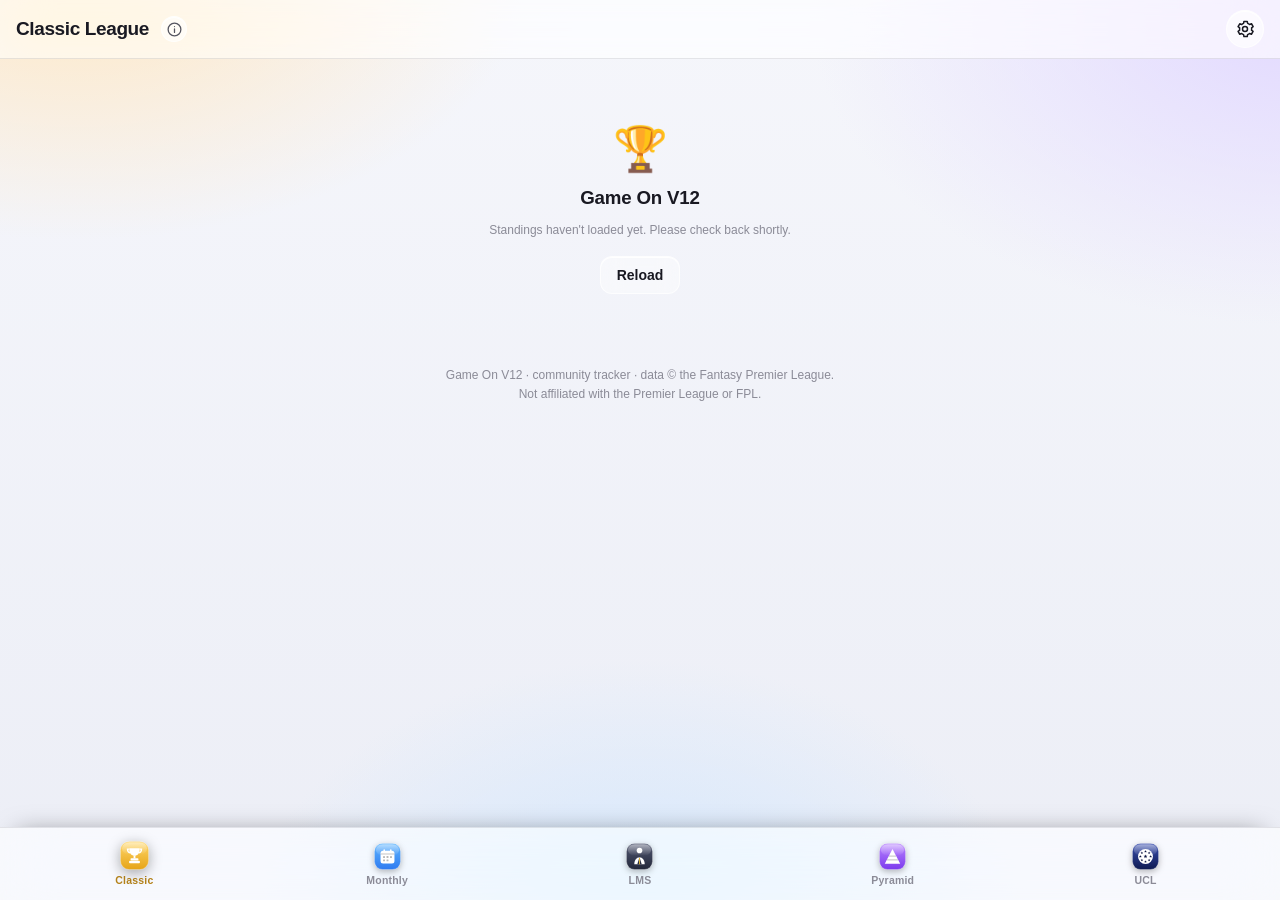
==== commit ebfb4a77: "iOS-style banner + colorful 3D tab icons - Move each tab's name and info icon into the top banner; d" ====
--- a/gameon/index.html
+++ b/gameon/index.html
@@ -27,13 +27,10 @@
 </head>
 <body>
   <header class="topbar">
-    <div class="brand">
-      <div class="badge">⚽</div>
-      <div class="t"><b>Game On</b><span>V12 League</span></div>
-    </div>
+    <h1 class="bartitle" id="barTitle">Classic League</h1>
+    <button class="infobtn" id="barInfo" title="Rules" aria-label="Competition rules" style="display:none"></button>
     <div class="spacer"></div>
-    <div class="datastate" id="dataState"></div>
-    <button class="profilebtn" id="btnProfile" title="Profile & settings" aria-label="Profile and settings"></button>
+    <button class="profilebtn" id="btnProfile" title="Settings" aria-label="Settings"></button>
   </header>
 
   <main class="wrap">
--- a/gameon/styles.css
+++ b/gameon/styles.css
@@ -112,6 +112,8 @@
 }
 .brand .t b { font-size:15px; display:block; line-height:1.05; font-weight:700; }
 .brand .t span { font-size:10.5px; color:var(--ink-faint); letter-spacing:1.2px; text-transform:uppercase; }
+.bartitle { font-size:19px; font-weight:800; letter-spacing:-.02em; margin:0; line-height:1.1; }
+@media (max-width:380px){ .bartitle { font-size:17px; } }
 .topbar .spacer { flex:1; }
 .datastate { display:none; }
 .iconbtn, .profilebtn {
@@ -129,25 +131,44 @@
 
 /* ---------- bottom nav ---------- */
 .navbar {
-  position:fixed; left:50%; transform:translateX(-50%);
-  bottom:calc(14px + env(safe-area-inset-bottom)); z-index:50;
-  display:flex; gap:2px; padding:7px; border-radius:26px;
+  position:fixed; left:0; right:0; bottom:0; z-index:50;
+  display:flex; justify-content:space-around; align-items:stretch;
+  padding:6px 8px calc(6px + env(safe-area-inset-bottom));
   background:var(--glass-bar);
   -webkit-backdrop-filter:blur(26px) saturate(190%); backdrop-filter:blur(26px) saturate(190%);
-  border:1px solid var(--glass-border); box-shadow:var(--glass-shadow), inset 0 1px 0 var(--glass-hi);
-  max-width:calc(100vw - 24px);
+  border-top:1px solid var(--line); box-shadow:0 -10px 26px -18px rgba(0,0,0,.5);
 }
 .navitem {
-  border:0; background:transparent; color:var(--ink-faint); cursor:pointer;
+  flex:1; max-width:120px; border:0; background:transparent; color:var(--ink-faint); cursor:pointer;
   display:flex; flex-direction:column; align-items:center; gap:3px;
-  padding:8px 14px; border-radius:19px; font-size:10.5px; font-weight:600; letter-spacing:.2px;
+  padding:8px 6px; border-radius:14px; font-size:10.5px; font-weight:600; letter-spacing:.2px;
   transition:color .18s, background .18s;
 }
 .navitem svg { width:23px; height:23px; }
+.navitem .tile { width:29px; height:29px; filter:drop-shadow(0 2px 3px rgba(0,0,0,.28)); transition:transform .16s ease; }
 .navitem:hover { color:var(--ink-soft); }
-.navitem.active { color:var(--accent); background:var(--chip); }
-.navitem.active svg { filter:drop-shadow(0 0 8px color-mix(in srgb, var(--accent) 45%, transparent)); }
-@media (max-width:420px){ .navitem { padding:8px 11px; } .navitem span { font-size:10px; } }
+.navitem.active { color:var(--accent); }
+.navitem.active .tile { transform:translateY(-1px) scale(1.08); filter:drop-shadow(0 3px 6px rgba(0,0,0,.34)); }
+@media (prefers-reduced-motion: reduce){ .navitem .tile { transition:none; } }
+@media (max-width:420px){ .navitem span { font-size:10px; } .navitem .tile { width:27px; height:27px; } }
+
+/* frozen-header scroll container (Classic / Monthly full tables) */
+.freeze {
+  overflow:auto; -webkit-overflow-scrolling:touch;
+  max-height:calc(100vh - 250px); max-height:calc(100dvh - 250px);
+  background:var(--glass);
+  -webkit-backdrop-filter:blur(24px) saturate(180%); backdrop-filter:blur(24px) saturate(180%);
+  border:1px solid var(--glass-border); border-radius:var(--radius);
+  box-shadow:var(--glass-shadow), inset 0 1px 0 var(--glass-hi);
+}
+.freeze table.t { width:100%; }
+.freeze table.t thead th {
+  position:sticky; top:0; z-index:3;
+  background:var(--glass-bar);
+  -webkit-backdrop-filter:blur(20px) saturate(180%); backdrop-filter:blur(20px) saturate(180%);
+}
+.freeze table.t th:first-child, .freeze table.t td:first-child { padding-left:16px; }
+.freeze table.t th:last-child, .freeze table.t td:last-child { padding-right:16px; }
 
 /* ---------- layout ---------- */
 .wrap { max-width:1000px; margin:0 auto; padding:18px 16px 24px; }
@@ -161,6 +182,30 @@
 .section-title h2 { font-size:18px; font-weight:700; }
 .section-title .rule { flex:1; height:1px; background:var(--line-strong); }
 .section-title .chip { font-size:11px; color:var(--ink-soft); background:var(--chip); padding:3px 10px; border-radius:999px; }
+.infobtn {
+  flex:none; width:26px; height:26px; border-radius:50%; display:grid; place-items:center; padding:0;
+  border:1px solid var(--glass-border); background:var(--glass-2); color:var(--ink-soft); cursor:pointer;
+  -webkit-backdrop-filter:blur(10px); backdrop-filter:blur(10px); box-shadow:inset 0 1px 0 var(--glass-hi);
+}
+.infobtn svg { width:17px; height:17px; }
+.infobtn:hover { color:var(--accent); border-color:var(--accent); }
+
+/* per-GW disclosure ("dropdown for each GW") */
+.out-name { color:var(--bad); font-weight:700; }
+.gwacc {
+  background:var(--glass); border:1px solid var(--glass-border); border-radius:var(--radius-s);
+  box-shadow:inset 0 1px 0 var(--glass-hi); margin-bottom:10px; overflow:hidden;
+  -webkit-backdrop-filter:blur(20px) saturate(180%); backdrop-filter:blur(20px) saturate(180%);
+}
+.gwacc > summary { list-style:none; cursor:pointer; display:flex; align-items:center; gap:10px; padding:13px 15px; font-weight:700; }
+.gwacc > summary::-webkit-details-marker { display:none; }
+.gwacc > summary .gw { font-size:15px; }
+.gwacc > summary .meta { margin-left:auto; font-size:12px; color:var(--ink-faint); font-weight:500; }
+.gwacc > summary svg { flex:none; color:var(--ink-faint); transition:transform .2s; }
+.gwacc[open] > summary svg { transform:rotate(180deg); }
+.gwacc[open] > summary { border-bottom:1px solid var(--line); }
+.gwacc .tablewrap { max-height:60vh; overflow:auto; }
+.gwacc tr.gone td { background:var(--bad-wash); }
 
 /* ---------- cards ---------- */
 .card {
@@ -190,6 +235,12 @@
 }
 .stat .k { font-size:27px; font-weight:800; line-height:1; letter-spacing:-.02em; font-variant-numeric:tabular-nums; }
 .stat .l { font-size:11px; color:var(--ink-faint); text-transform:uppercase; letter-spacing:.8px; margin-top:8px; }
+/* four highlight cards always in one row (LMS) */
+.statrow { display:grid; grid-template-columns:repeat(4,1fr); gap:8px; }
+.statrow .stat { padding:13px 6px; }
+.statrow .stat .k { font-size:23px; }
+.statrow .stat .l { font-size:9.5px; letter-spacing:.4px; margin-top:6px; }
+@media (max-width:360px){ .statrow .stat .k { font-size:20px; } }
 
 /* ---------- podium ---------- */
 .podium { display:grid; grid-template-columns:1fr 1.12fr 1fr; gap:12px; align-items:end; }
@@ -275,6 +326,8 @@
 
 /* ---------- forms ---------- */
 label.field { display:block; margin-bottom:13px; }
+.selrow { display:flex; gap:12px; flex-wrap:wrap; }
+.selrow .field { flex:1 1 45%; min-width:150px; margin-bottom:12px; }
 label.field .lab { font-size:12px; color:var(--ink-soft); font-weight:600; margin-bottom:6px; display:block; }
 input.in, select.in, textarea.in {
   width:100%; background:var(--field); border:1px solid var(--glass-border); color:var(--ink);
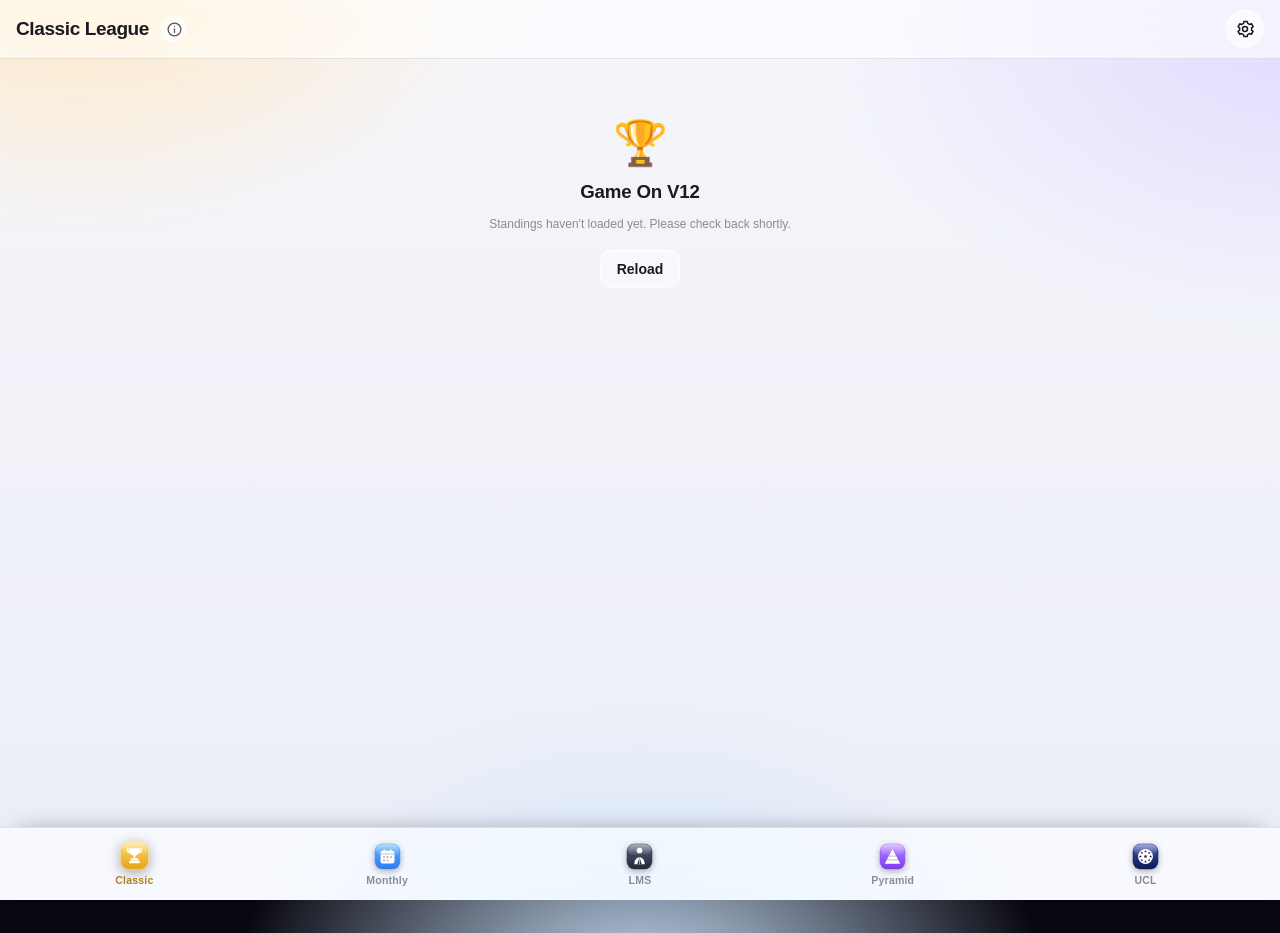
==== commit 054e2c19: "Frozen-fill tables, dropdown carets, clickable names -> profile page - All 5 competition tabs now fi" ====
--- a/gameon/index.html
+++ b/gameon/index.html
@@ -41,6 +41,7 @@
     <section class="view" data-view="h2h"></section>
     <section class="view" data-view="rules"></section>
     <section class="view" data-view="settings"></section>
+    <section class="view" data-view="profile"></section>
     <div class="foot">
       Game On V12 · community tracker · data © the Fantasy Premier League.<br>
       Not affiliated with the Premier League or FPL.
--- a/gameon/styles.css
+++ b/gameon/styles.css
@@ -328,6 +328,21 @@
 label.field { display:block; margin-bottom:13px; }
 .selrow { display:flex; gap:12px; flex-wrap:wrap; }
 .selrow .field { flex:1 1 45%; min-width:150px; margin-bottom:12px; }
+select.in.narrow { width:auto; min-width:120px; max-width:150px; padding-right:30px; }
+
+/* month/season picker row: narrow dropdown + GW status chips beside it */
+.pickrow { display:flex; align-items:center; gap:12px; flex-wrap:wrap; margin-bottom:12px; }
+.pickmeta { min-width:0; }
+.gwchips { display:flex; flex-wrap:wrap; gap:4px; }
+.gwchip { font-size:10.5px; font-weight:700; min-width:22px; text-align:center; padding:2px 5px; border-radius:6px;
+  font-variant-numeric:tabular-nums; border:1px solid var(--line); color:var(--ink-soft); background:var(--chip); }
+.gwchip.done { color:#fff; background:var(--good); border-color:transparent; }
+.gwchip.live { color:var(--on-accent); background:var(--accent); border-color:transparent; }
+.gwchip.upcoming { color:var(--ink-faint); }
+.gwlegend { font-size:11px; color:var(--ink-faint); margin-top:6px; display:flex; align-items:center; gap:6px; flex-wrap:wrap; }
+.gwlegend .lg { display:inline-block; width:9px; height:9px; border-radius:3px; margin-right:2px; vertical-align:middle; }
+.gwlegend .lg.done { background:var(--good); } .gwlegend .lg.live { background:var(--accent); }
+.gwlegend .lg.upcoming { background:var(--chip); border:1px solid var(--line-strong); }
 label.field .lab { font-size:12px; color:var(--ink-soft); font-weight:600; margin-bottom:6px; display:block; }
 input.in, select.in, textarea.in {
   width:100%; background:var(--field); border:1px solid var(--glass-border); color:var(--ink);
@@ -410,3 +425,25 @@
   -webkit-backdrop-filter:blur(10px); backdrop-filter:blur(10px); box-shadow:inset 0 1px 0 var(--glass-hi); }
 .subnav .tab:hover { color:var(--ink); }
 .subnav .tab.active { color:var(--on-accent); background:linear-gradient(180deg, color-mix(in srgb,var(--accent) 88%, #fff), var(--accent)); border-color:transparent; }
+
+/* ---- dropdown caret (all selects) ---- */
+select.in { background-image:url("data:image/svg+xml;utf8,<svg xmlns='http://www.w3.org/2000/svg' width='12' height='12' viewBox='0 0 24 24' fill='none' stroke='%23888888' stroke-width='2.6' stroke-linecap='round' stroke-linejoin='round'><path d='M6 9l6 6 6-6'/></svg>"); background-repeat:no-repeat; background-position:right 11px center; padding-right:32px; }
+
+/* ---- clickable manager names ---- */
+td.name[data-entry] { cursor:pointer; }
+td.name[data-entry] .who { text-decoration:underline; text-decoration-color:var(--line-strong); text-underline-offset:2px; text-decoration-thickness:1px; }
+td.name[data-entry]:hover .who { color:var(--accent); text-decoration-color:var(--accent); }
+
+/* ---- profile hero ---- */
+.profhero { display:flex; align-items:center; gap:14px; }
+.profav { width:52px; height:52px; border-radius:50%; flex:none; display:grid; place-items:center; font-size:22px; font-weight:800;
+  color:var(--on-accent); background:linear-gradient(180deg, color-mix(in srgb, var(--accent) 88%, #fff), var(--accent)); box-shadow:var(--glass-shadow); }
+
+/* ---- fill mode: frozen-header table fills the screen under a fixed top ---- */
+:root { --topbar-h:56px; --nav-h:66px; }
+main.wrap.fill { display:flex; flex-direction:column; padding-top:12px; padding-bottom:0; overflow:hidden;
+  height:calc(100vh - var(--topbar-h) - var(--nav-h)); height:calc(100dvh - var(--topbar-h) - var(--nav-h)); }
+main.wrap.fill .foot { display:none; }
+main.wrap.fill .view.active { flex:1; min-height:0; display:flex; flex-direction:column; }
+main.wrap.fill #monthPanel, main.wrap.fill #pyrPanel, main.wrap.fill #grpPanel, main.wrap.fill #lmsGwPanel { display:contents; }
+main.wrap.fill .freeze { flex:1; min-height:0; max-height:none; }
